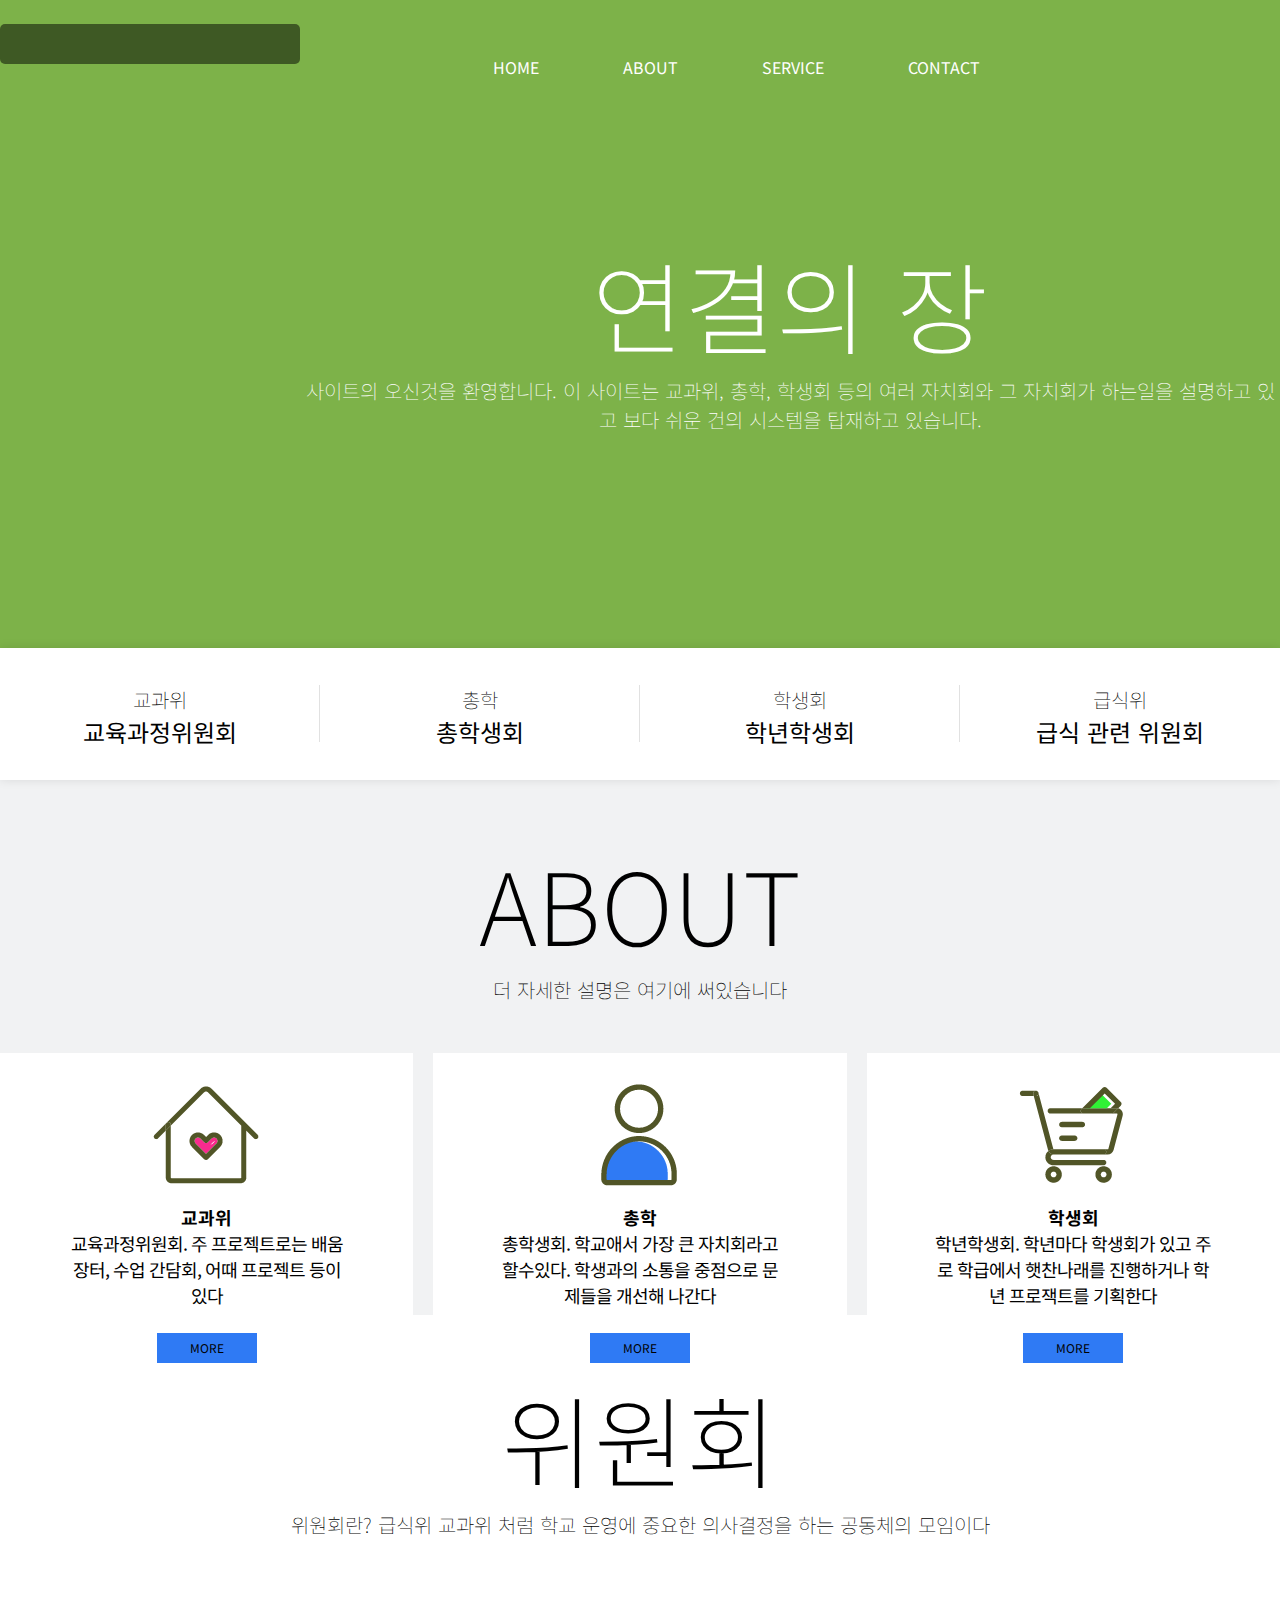
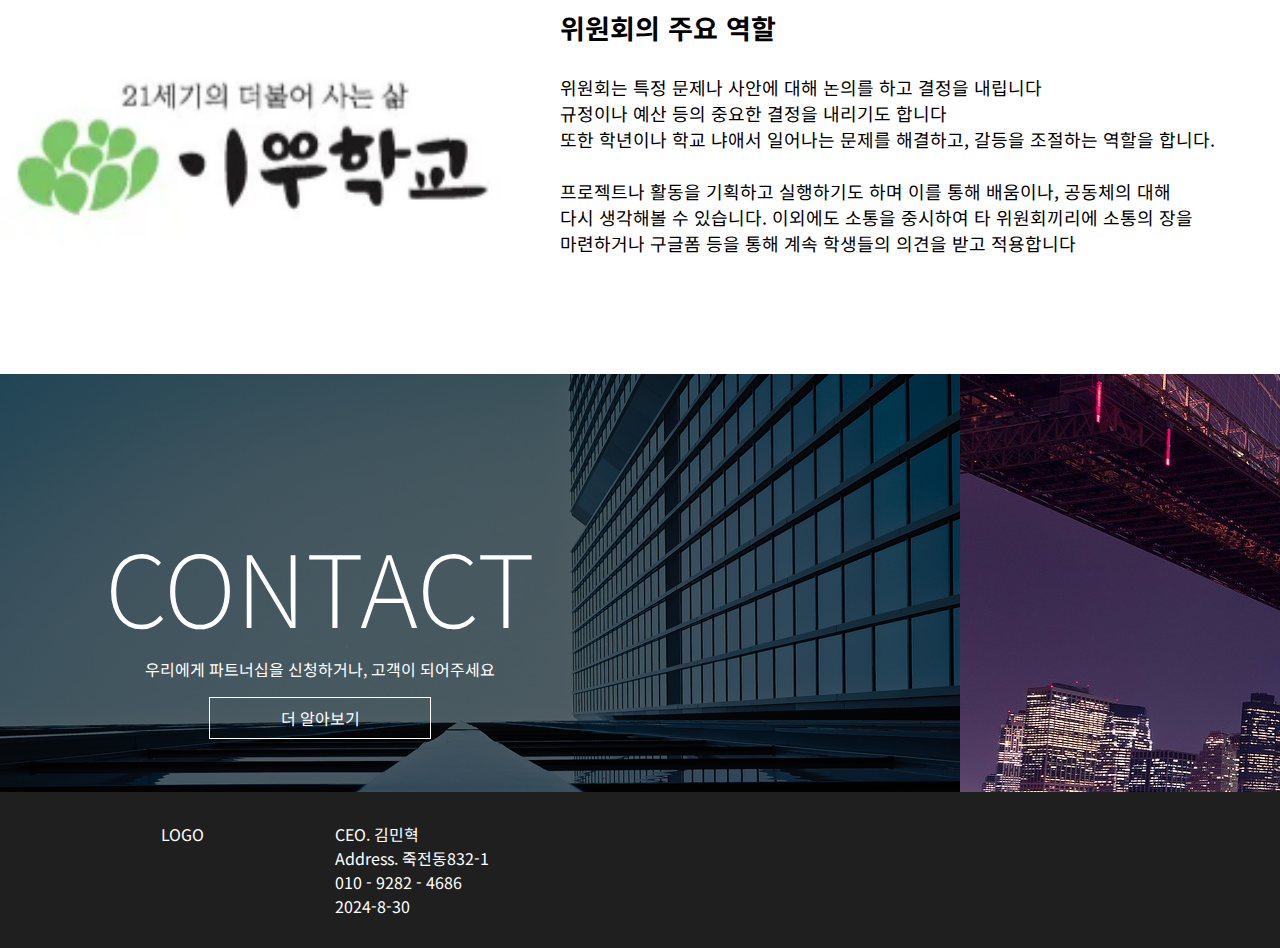
==== index.html @ c4fa6397 "Update and rename design.index.html to index.html" ====
<!doctype html>
<html lang="ko">

<head>
  <link href="https://fonts.googleapis.com/css2?family=Noto+Sans+KR&display=swap" rel="stylesheet">
  <link rel="stylesheet" type="text/css" href="style.css">
  <meta name="viewport" content="width=device-width, initial-scale=1.0">
</head>
</head>

<body>
  <div class="wrap">
    <div class="intro_bg">
      <div class="header">
        <div class="searchArea">
          <div class="menu-toggle">
            <form>
              <input type="search" placeholder="search">
              <span>검색</span>
            </form>
          </div>
          <ul class="nav">
            <li><a href="#">HOME</a></li>
            <li><a href="#">ABOUT</a></li>
            <li><a href="#">SERVICE</a></li>
            <li><a href="#">CONTACT</a></li>

          </ul>
        </div>
        <div class="intro_text">
          <h1>연결의 장</h1>
          <h4 class="contents1">사이트의 오신것을 환영합니다. 이 사이트는 교과위, 총학, 학생회 등의 여러 자치회와 그 자치회가 하는일을 설명하고 있고 보다 쉬운 건의 시스템을 탑재하고
            있습니다.</h4>
        </div>
      </div>
    </div>
    <!-- intro end-->
    <ul class="amount">
      <li>
        <div>
          <div class="contents1">교과위</div>
          <div class="result">교육과정위원회</div>
        </div>
      </li>
      <li>
        <div>
          <div class="contents1">총학</div>
          <div class="result">총학생회</div>
        </div>
      </li>
      <li>
        <div>
          <div class="contents1">학생회</div>
          <div class="result">학년학생회</div>
        </div>
      </li>
      <li>
        <div>
          <div class="contents1">급식위</div>
          <div class="result">급식 관련 위원회</div>
        </div>
      </li>
    </ul>
    <!-- amount end -->

    <div class="main_text0">
      <h1>ABOUT</h1>
      <div class="contents1">더 자세한 설명은 여기에 써있습니다</div>
      <ul class="icons">
        <li>
          <div class="icon_img">
            <img src="image/icon2.png">
          </div>
          <div class="contents1_bold">교과위</div>
          <div class="contents2">
            교육과정위원회. 주 프로젝트로는 배움장터, 수업 간담회, 어때 프로젝트 등이 있다
          </div>
          <div class="more">
            <a href="http://172.16.1.200:6700">MORE</a>
          </div>
        </li>

        <li>
          <div class="icon_img">
            <img src="image/icon0.png">
          </div>
          <div class="contents1_bold">총학</div>
          <div class="contents2">
            총학생회. 학교애서 가장 큰 자치회라고 할수있다. 학생과의 소통을 중점으로 문제들을 개선해 나간다
          </div>
          <div class="more">
            <a href="http://172.16.1.200:6700">MORE</a>
          </div>
        </li>

        <li>
          <div class="icon_img">
            <img src="image/icon1.png">
          </div>
          <div class="contents1_bold">학생회</div>
          <div class="contents2">
            학년학생회. 학년마다 학생회가 있고 주로 학급에서 햇찬나래를 진행하거나 학년 프로잭트를 기획한다
          </div>
          <div class="more">
            <a href="http://172.16.1.200:6700">MORE</a>
          </div>
        </li>
      </ul>
    </div>
    <div class="main_text1">
      <h1>위원회</h1>
      <div class="contents1">위원회란? 급식위 교과위 처럼 학교 운영에 중요한 의사결정을 하는 공동체의 모임이다</div>
      <div class="service">
        <div class="food_photo">
          <img src="image/ewoo-logo.png">
        </div>
        <div class="contents2">
          <h2>위원회의 주요 역할</h2>
          위원회는 특정 문제나 사안에 대해 논의를 하고 결정을 내립니다<br>
          규정이나 예산 등의 중요한 결정을 내리기도 합니다 <br>
          또한 학년이나 학교 냐애서 일어나는 문제를 해결하고, 갈등을 조절하는 역할을 합니다. <br><br>

          프로젝트나 활동을 기획하고 실행하기도 하며 이를 통해 배움이나, 공동체의 대해<br>
          다시 생각해볼 수 있습니다. 이외에도 소통을 중시하여 타 위원회끼리에 소통의 장을 <br>
          마련하거나 구글폼 등을 통해 계속 학생들의 의견을 받고 적용합니다<br>
        </div>
      </div>
    </div>

    <div class="main_text2">
      <ul>
        <li>
          <div>
            <h1>CONTACT</h1>
          </div>
          <div>우리에게 파트너십을 신청하거나, 고객이 되어주세요</div>
          <div class="more2">더 알아보기</div>
        </li>
        <li></li>
      </ul>
    </div>

    <div class="footer">
      <div>LOGO</div>
      <div>
        CEO. 김민혁<br>
        Address. 죽전동832-1<br>
        010 - 9282 - 4686<br>
        2024-8-30
      </div>
    </div>
  </div>
  <script src="script.js"></script>
</body>

</html>
---- style.css ----
* {
  font-family: 'Noto Sans KR', sans-serif;
  list-style: none;
  text-decoration: none;
  border-collapse: collapse;
  margin: 0px;
  padding: 0px;
  color: #000;
}

h1 {
  font-size: 100px;
  font-weight: 200;
}

.contents1 {
  font-size: 20px;
  font-weight: lighter;
}

.contents2 {
  font-size: 18px;
}

.contents3 {
  font-size: 14px;
  font-weight: 100;
}

.contents1_bold {
  font-size: 18px;
  font-weight: bold;
}

/* --- */

.result {
  font-size: 24px;
}

.intro_bg {
  background-image: url("image/intro.png");
  width: 100%;
  height: 714px;
}

.header {
  width: 1280px;
  margin: auto;
  display: flex;
  height: 86px;
}

.searchArea {
  width: 300px;
  height: 40px;
  background: rgba(0, 0, 0, 0.5);
  border-radius: 5px;
  margin-top: 24px;
}

.searchArea>form>input {
  border: none;
  width: 250px;
  height: 40px;
  background: rgba(0, 0, 0, 0.0);
  color: #fff;
  padding-left: 10px;
}

.searchArea>form>span {
  width: 50px;
  color: #fff;
}

.nav {
  display: flex;
  justify-content: flex-end;
  width: calc(1280px - 300px);
  line-height: 86px;
}

.nav>li {
  margin-left: 84px;
}

.nav>li>a {
  color: #fff;
}

.amount {
  position: relative;
  top: -66px;
  display: flex;
  width: 1280px;
  background: #fff;
  box-shadow: 0px 0px 10px rgba(0, 0, 0, 0.1);
  margin: auto;
}

.amount>li {
  flex: 1;
  height: 132px;
}

.amount>li>div {
  text-align: center;
  margin-top: 37px;
  height: 57px;
}

.amount>li:not(:last-child)>div {
  border-right: 1px solid #E1E1E1;
}

.intro_text {
  width: 100%;
  margin: 231px auto 231px auto;
  text-align: center;
}

.intro_text>h1,
.intro_text>h4 {
  color: #fff;
}

/* main_text0 */

.main_text0 {
  width: 100%;
  height: 601px;
  margin-top: -132px;
  background: #f1f2f3;
}

.main_text0>h1 {
  padding-top: 116px;
  text-align: center;
}

.main_text0>.contents1 {
  text-align: center;
}

.icons {
  display: flex;
  width: 1280px;
  height: 302px;
  /* background: orange; */
  margin: auto;
}

.icons>li {
  flex: 1;
  background: white;
  margin-top: 49px;
  height: 302px;
  text-align: center;
}

.icons>li>.icon_img {
  margin-top: 18px;
}

.icons>li:not(:last-child) {
  margin-right: 20px;
}

.icons .contents2 {
  width: 280px;
  margin: auto;
  letter-spacing: -1px;
}

.more {
  width: 100px;
  height: 30px;
  background: #2F7AF4;
  color: #fff;
  font-size: 12px;
  line-height: 30px;
  margin: 25px auto;
}

/* main_text1*/

.main_text1 {
  width: 100%;
  height: 659px;
  /* margin-top:-132px; */
  /* background: #2F7AF4 */
}

.main_text1>h1 {
  padding-top: 50px;
  text-align: center;
}

.main_text1>.contents1 {
  text-align: center;
}

.service {
  width: 1280px;
  display: flex;
  margin: 49px auto;
  height: 427px;
}

.service>.contents2 {
  padding: 20px;
}

.service>.contents2>h2 {
  margin-bottom: 27px;
}

/* main_text2 */
.main_text2 {
  width: 100%;
  height: 418px;
  background-image: url("image/contact.png");
}

.main_text2>ul {
  display: flex;
  padding-top: 138px;
}

.main_text2>ul>li {
  flex: 1;
  text-align: center;
}

.main_text2>ul>li>div,
.main_text2>ul>li>div>h1 {
  color: #fff;
}

.more2 {
  width: 220px;
  height: 40px;
  border: 1px solid #fff;
  color: #fff;
  line-height: 40px;
  cursor: pointer;
  margin: 16px auto;
}

.footer {
  display: flex;
  background: #1f1f1f;
  padding: 30px;
}

.footer>div:first-child {
  flex: 3;
  text-align: center;
  color: #fff;
}

.footer>div:last-child {
  flex: 9;
  color: #fff;
}

.menu-toggle {
  display: none;
  flex-direction: column;
  justify-content: space-around;
  width: 30px;
  height: 25px;
  background: transparent;
  border: none;
  cursor: pointer;
  padding: 0;
  z-index: 10;
}

.menu-toggle span {
  width: 30px;
  height: 3px;
  background: #fff;
}

/* 모바일 최적화를 위한 미디어 쿼리 */
@media (max-width: 768px) {
  .menu-toggle {
    display: flex;
    margin: 20px;
  }

  .nav {
    display: none;
    flex-direction: column;
    position: absolute;
    top: 60px;
    left: 0;
    width: 100%;
    background: rgba(0, 0, 0, 0.8);
  }

  .nav.active {
    display: flex;
  }

  .nav > li {
    margin: 0;
    text-align: center;
  }

  .intro_text {
    margin: 100px auto;
    padding: 0 20px;
  }

  .intro_text h1 {
    font-size: 40px;
  }

  .intro_text h4 {
    font-size: 16px;
  }

  .main_text0, .main_text1, .main_text2 {
    padding: 0 20px;
  }

  .icons, .service {
    width: 100%;
  }

  .food_photo {
    text-align: center;
  }

  .food_photo img {
    max-width: 100%;
    height: auto;
  }
}
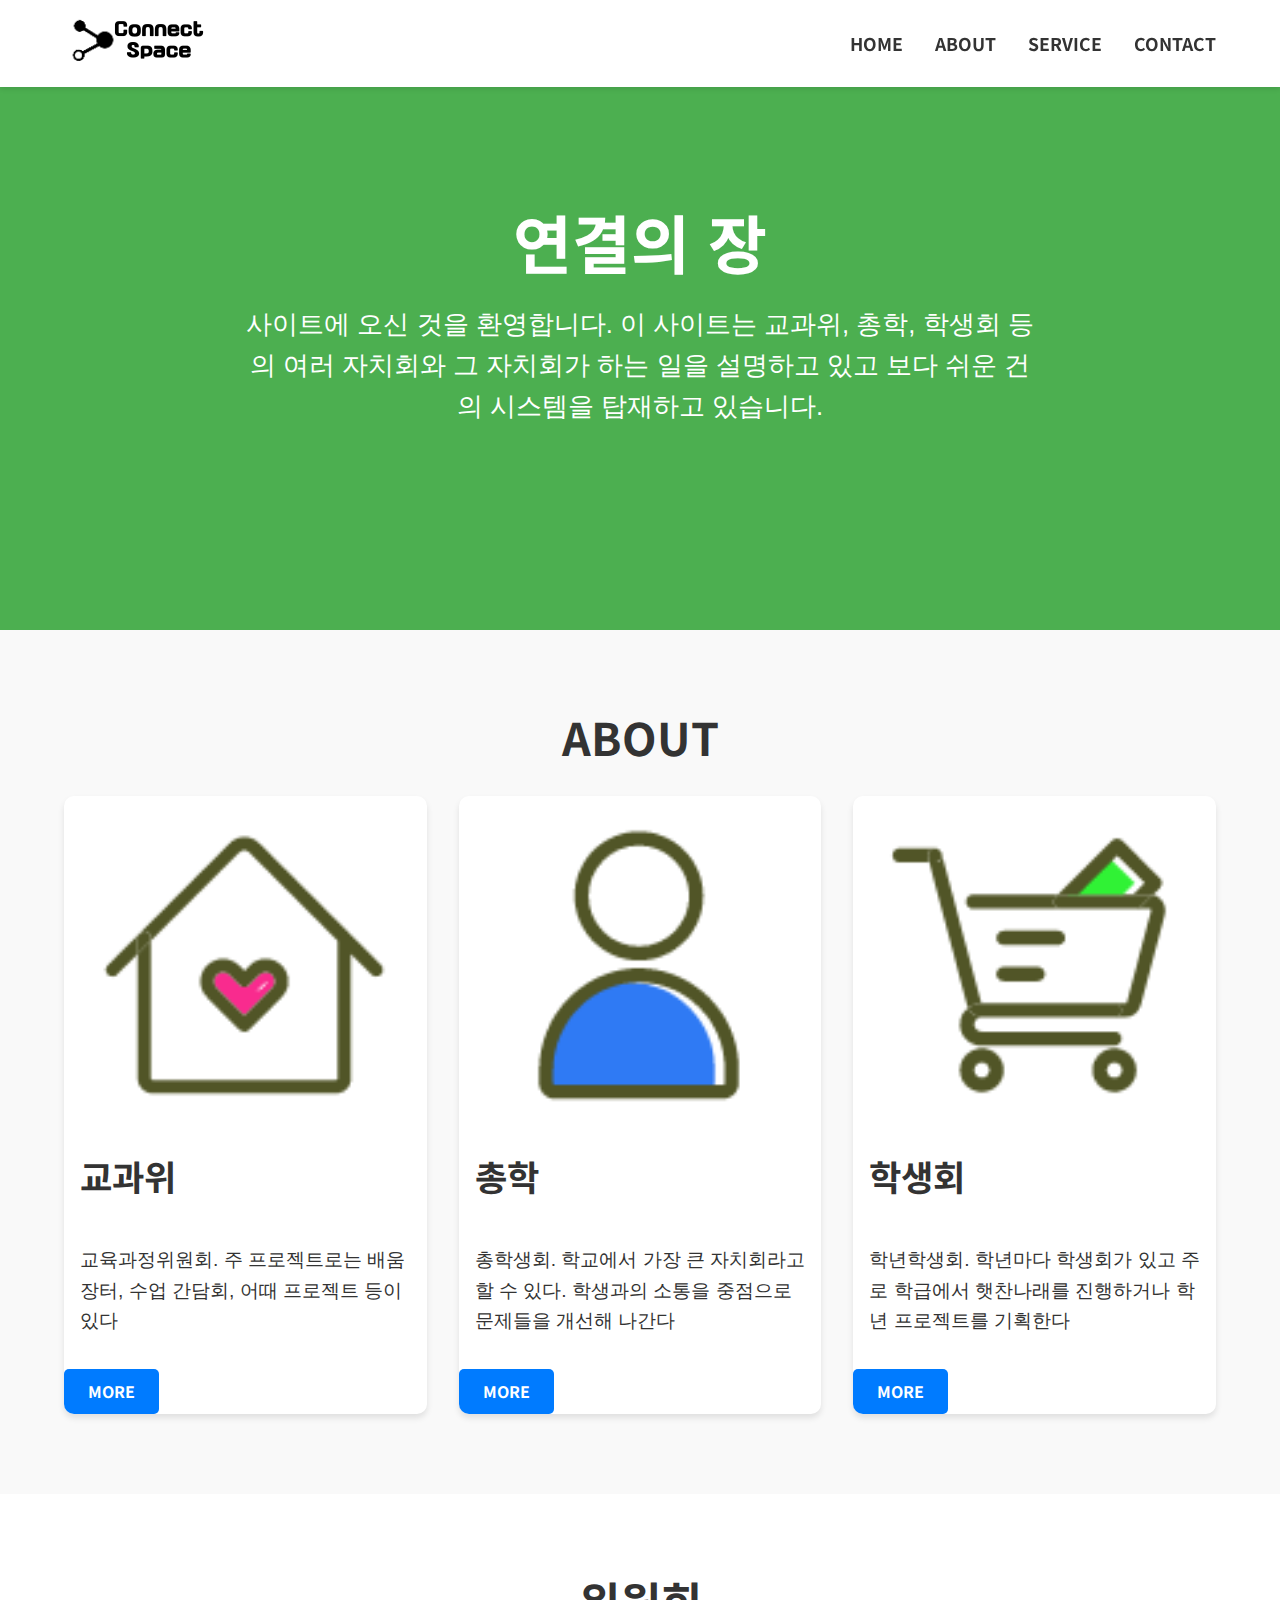
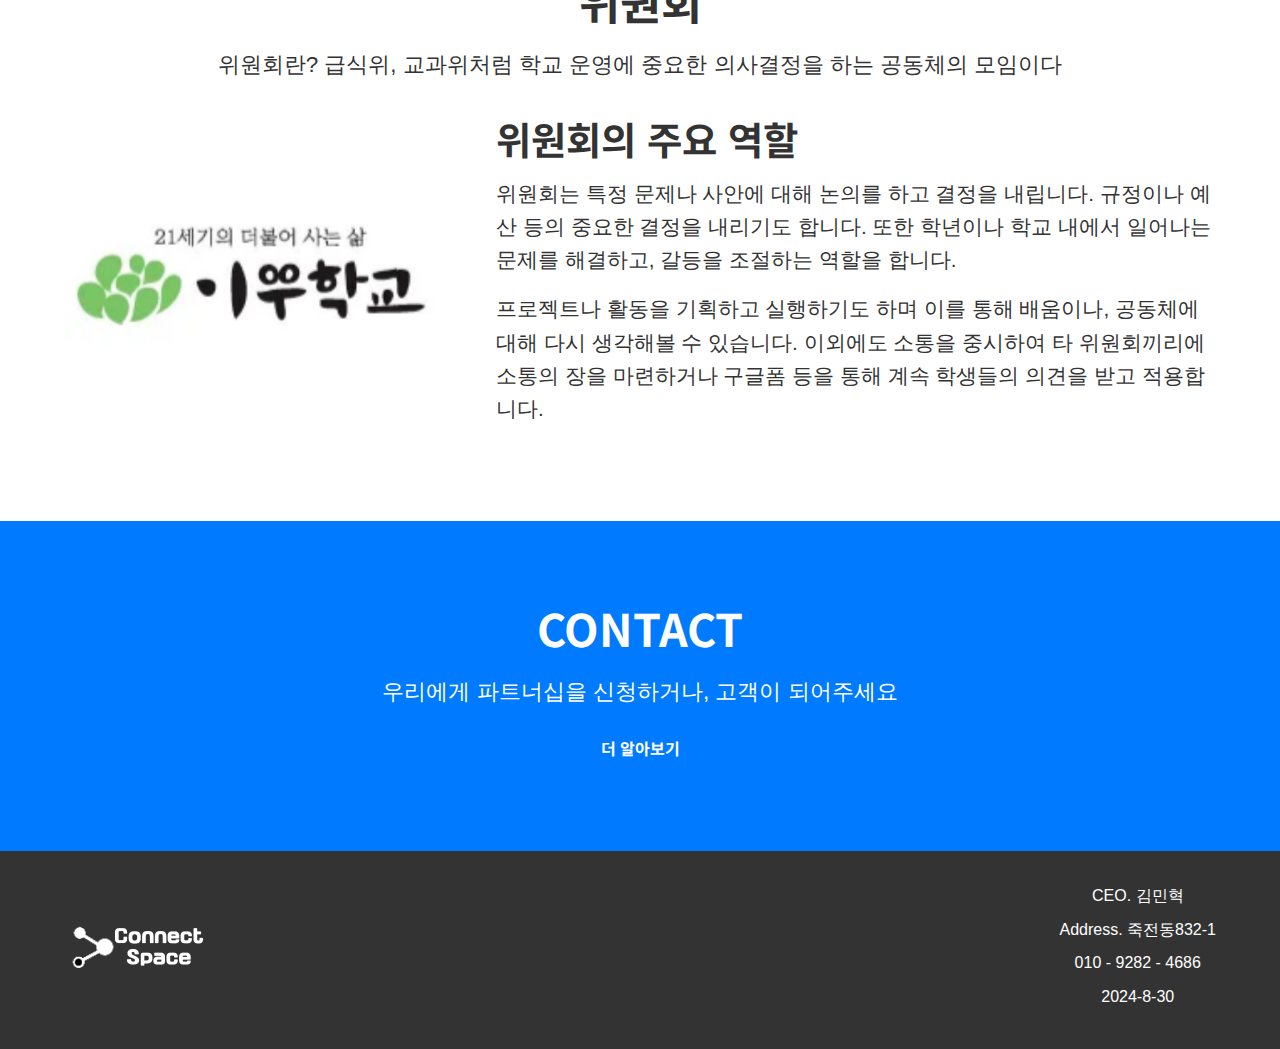
==== commit 1ef3f9ba: "Update and rename design.index.html to index.html" ====
--- a/index.html
+++ b/index.html
@@ -2,154 +2,110 @@
 <html lang="ko">
 
 <head>
-  <link href="https://fonts.googleapis.com/css2?family=Noto+Sans+KR&display=swap" rel="stylesheet">
+  <meta charset="UTF-8">
+  <meta name="viewport" content="width=device-width, initial-scale=1.0">
+  <title>연결의 장</title>
   <link rel="stylesheet" type="text/css" href="style.css">
-  <meta name="viewport" content="width=device-width, initial-scale=1.0">
-</head>
 </head>
 
 <body>
-  <div class="wrap">
-    <div class="intro_bg">
-      <div class="header">
-        <div class="searchArea">
-          <div class="menu-toggle">
-            <form>
-              <input type="search" placeholder="search">
-              <span>검색</span>
-            </form>
+  <header>
+    <div class="container">
+      <nav>
+        <div class="logo">
+          <img src="image/logo.png" alt="로고">
+        </div>
+        <ul class="nav-links">
+          <li><a href="#home">HOME</a></li>
+          <li><a href="#about">ABOUT</a></li>
+          <li><a href="#service">SERVICE</a></li>
+          <li><a href="#contact">CONTACT</a></li>
+        </ul>
+        <div class="burger">
+          <div class="line1"></div>
+          <div class="line2"></div>
+          <div class="line3"></div>
+        </div>
+      </nav>
+    </div>
+  </header>
+
+  <main>
+    <section id="home" class="hero">
+      <div class="container">
+        <h1>연결의 장</h1>
+        <p>사이트에 오신 것을 환영합니다. 이 사이트는 교과위, 총학, 학생회 등의 여러 자치회와 그 자치회가 하는 일을 설명하고 있고 보다 쉬운 건의 시스템을 탑재하고 있습니다.</p>
+      </div>
+    </section>
+
+    <section id="about" class="about">
+      <div class="container">
+        <h2>ABOUT</h2>
+        <div class="card-grid">
+          <div class="card">
+            <img src="image/icon2.png" alt="교과위">
+            <h3>교과위</h3>
+            <p>교육과정위원회. 주 프로젝트로는 배움장터, 수업 간담회, 어때 프로젝트 등이 있다</p>
+            <a href="#" class="btn">MORE</a>
           </div>
-          <ul class="nav">
-            <li><a href="#">HOME</a></li>
-            <li><a href="#">ABOUT</a></li>
-            <li><a href="#">SERVICE</a></li>
-            <li><a href="#">CONTACT</a></li>
+          <div class="card">
+            <img src="image/icon0.png" alt="총학">
+            <h3>총학</h3>
+            <p>총학생회. 학교에서 가장 큰 자치회라고 할 수 있다. 학생과의 소통을 중점으로 문제들을 개선해 나간다</p>
+            <a href="#" class="btn">MORE</a>
+          </div>
+          <div class="card">
+            <img src="image/icon1.png" alt="학생회">
+            <h3>학생회</h3>
+            <p>학년학생회. 학년마다 학생회가 있고 주로 학급에서 햇찬나래를 진행하거나 학년 프로젝트를 기획한다</p>
+            <a href="#" class="btn">MORE</a>
+          </div>
+        </div>
+      </div>
+    </section>
 
-          </ul>
+    <section id="service" class="service">
+      <div class="container">
+        <h2>위원회</h2>
+        <p>위원회란? 급식위, 교과위처럼 학교 운영에 중요한 의사결정을 하는 공동체의 모임이다</p>
+        <div class="service-content">
+          <img src="image/ewoo-logo.png" alt="이우학교 로고">
+          <div>
+            <h3>위원회의 주요 역할</h3>
+            <p>위원회는 특정 문제나 사안에 대해 논의를 하고 결정을 내립니다. 규정이나 예산 등의 중요한 결정을 내리기도 합니다. 또한 학년이나 학교 내에서 일어나는 문제를 해결하고, 갈등을 조절하는
+              역할을 합니다.</p>
+            <p>프로젝트나 활동을 기획하고 실행하기도 하며 이를 통해 배움이나, 공동체에 대해 다시 생각해볼 수 있습니다. 이외에도 소통을 중시하여 타 위원회끼리에 소통의 장을 마련하거나 구글폼 등을 통해
+              계속 학생들의 의견을 받고 적용합니다.</p>
+          </div>
         </div>
-        <div class="intro_text">
-          <h1>연결의 장</h1>
-          <h4 class="contents1">사이트의 오신것을 환영합니다. 이 사이트는 교과위, 총학, 학생회 등의 여러 자치회와 그 자치회가 하는일을 설명하고 있고 보다 쉬운 건의 시스템을 탑재하고
-            있습니다.</h4>
+      </div>
+    </section>
+
+    <section id="contact" class="contact">
+      <div class="container">
+        <h2>CONTACT</h2>
+        <p>우리에게 파트너십을 신청하거나, 고객이 되어주세요</p>
+        <a href="#" class="btn">더 알아보기</a>
+      </div>
+    </section>
+  </main>
+
+  <footer>
+    <div class="container">
+      <div class="footer-content">
+        <div class="logo">
+          <img src="image/logo.png" alt="로고">
+        </div>
+        <div class="contact-info">
+          <p>CEO. 김민혁</p>
+          <p>Address. 죽전동832-1</p>
+          <p>010 - 9282 - 4686</p>
+          <p>2024-8-30</p>
         </div>
       </div>
     </div>
-    <!-- intro end-->
-    <ul class="amount">
-      <li>
-        <div>
-          <div class="contents1">교과위</div>
-          <div class="result">교육과정위원회</div>
-        </div>
-      </li>
-      <li>
-        <div>
-          <div class="contents1">총학</div>
-          <div class="result">총학생회</div>
-        </div>
-      </li>
-      <li>
-        <div>
-          <div class="contents1">학생회</div>
-          <div class="result">학년학생회</div>
-        </div>
-      </li>
-      <li>
-        <div>
-          <div class="contents1">급식위</div>
-          <div class="result">급식 관련 위원회</div>
-        </div>
-      </li>
-    </ul>
-    <!-- amount end -->
+  </footer>
 
-    <div class="main_text0">
-      <h1>ABOUT</h1>
-      <div class="contents1">더 자세한 설명은 여기에 써있습니다</div>
-      <ul class="icons">
-        <li>
-          <div class="icon_img">
-            <img src="image/icon2.png">
-          </div>
-          <div class="contents1_bold">교과위</div>
-          <div class="contents2">
-            교육과정위원회. 주 프로젝트로는 배움장터, 수업 간담회, 어때 프로젝트 등이 있다
-          </div>
-          <div class="more">
-            <a href="http://172.16.1.200:6700">MORE</a>
-          </div>
-        </li>
-
-        <li>
-          <div class="icon_img">
-            <img src="image/icon0.png">
-          </div>
-          <div class="contents1_bold">총학</div>
-          <div class="contents2">
-            총학생회. 학교애서 가장 큰 자치회라고 할수있다. 학생과의 소통을 중점으로 문제들을 개선해 나간다
-          </div>
-          <div class="more">
-            <a href="http://172.16.1.200:6700">MORE</a>
-          </div>
-        </li>
-
-        <li>
-          <div class="icon_img">
-            <img src="image/icon1.png">
-          </div>
-          <div class="contents1_bold">학생회</div>
-          <div class="contents2">
-            학년학생회. 학년마다 학생회가 있고 주로 학급에서 햇찬나래를 진행하거나 학년 프로잭트를 기획한다
-          </div>
-          <div class="more">
-            <a href="http://172.16.1.200:6700">MORE</a>
-          </div>
-        </li>
-      </ul>
-    </div>
-    <div class="main_text1">
-      <h1>위원회</h1>
-      <div class="contents1">위원회란? 급식위 교과위 처럼 학교 운영에 중요한 의사결정을 하는 공동체의 모임이다</div>
-      <div class="service">
-        <div class="food_photo">
-          <img src="image/ewoo-logo.png">
-        </div>
-        <div class="contents2">
-          <h2>위원회의 주요 역할</h2>
-          위원회는 특정 문제나 사안에 대해 논의를 하고 결정을 내립니다<br>
-          규정이나 예산 등의 중요한 결정을 내리기도 합니다 <br>
-          또한 학년이나 학교 냐애서 일어나는 문제를 해결하고, 갈등을 조절하는 역할을 합니다. <br><br>
-
-          프로젝트나 활동을 기획하고 실행하기도 하며 이를 통해 배움이나, 공동체의 대해<br>
-          다시 생각해볼 수 있습니다. 이외에도 소통을 중시하여 타 위원회끼리에 소통의 장을 <br>
-          마련하거나 구글폼 등을 통해 계속 학생들의 의견을 받고 적용합니다<br>
-        </div>
-      </div>
-    </div>
-
-    <div class="main_text2">
-      <ul>
-        <li>
-          <div>
-            <h1>CONTACT</h1>
-          </div>
-          <div>우리에게 파트너십을 신청하거나, 고객이 되어주세요</div>
-          <div class="more2">더 알아보기</div>
-        </li>
-        <li></li>
-      </ul>
-    </div>
-
-    <div class="footer">
-      <div>LOGO</div>
-      <div>
-        CEO. 김민혁<br>
-        Address. 죽전동832-1<br>
-        010 - 9282 - 4686<br>
-        2024-8-30
-      </div>
-    </div>
-  </div>
   <script src="script.js"></script>
 </body>
 
--- a/style.css
+++ b/style.css
@@ -1,341 +1,337 @@
+@import url('https://fonts.googleapis.com/css2?family=Noto+Sans+KR:wght@400;700&display=swap');
+
 * {
+  margin: 0;
+  padding: 0;
+  box-sizing: border-box;
+}
+
+body {
+  color: #333;
+  font-size: 16px;
+  font-family: -apple-system, BlinkMacSystemFont, "Segoe UI", Roboto, Helvetica, Arial, sans-serif;
+}
+
+.container {
+  width: 90%;
+  max-width: 1200px;
+  margin: 0 auto;
+}
+
+h1, h2, h3, a, li, .logo, .btn {
   font-family: 'Noto Sans KR', sans-serif;
+  font-weight: 700;
+  line-height: 1.2;
+}
+
+h1 {
+  font-size: 3.5rem;
+  margin-bottom: 1rem;
+}
+
+h2 {
+  font-size: 2.8rem;
+  margin-bottom: 1.2rem;
+  text-align: center;
+}
+
+h3 {
+  font-size: 2.2rem;
+  margin-bottom: 1rem;
+}
+
+p {
+  font-size: 1.4rem;
+  margin-bottom: 1rem;
+  line-height: 1.6;
+  text-align: center;
+}
+
+a, li {
+  font-size: 1.1rem;
+}
+
+/* Header */
+header {
+  background-color: #fff;
+  box-shadow: 0 2px 5px rgba(0,0,0,0.1);
+  position: fixed;
+  width: 100%;
+  z-index: 1000;
+}
+
+nav {
+  display: flex;
+  justify-content: space-between;
+  align-items: center;
+  padding: 1rem 0;
+}
+
+.logo {
+  font-size: 2rem;
+}
+
+
+.nav-links {
+  display: flex;
   list-style: none;
+}
+
+.nav-links li {
+  margin-left: 2rem;
+}
+
+.nav-links a {
   text-decoration: none;
-  border-collapse: collapse;
-  margin: 0px;
-  padding: 0px;
-  color: #000;
-}
-
-h1 {
-  font-size: 100px;
-  font-weight: 200;
-}
-
-.contents1 {
-  font-size: 20px;
-  font-weight: lighter;
-}
-
-.contents2 {
-  font-size: 18px;
-}
-
-.contents3 {
-  font-size: 14px;
-  font-weight: 100;
-}
-
-.contents1_bold {
-  font-size: 18px;
-  font-weight: bold;
-}
-
-/* --- */
-
-.result {
-  font-size: 24px;
-}
-
-.intro_bg {
-  background-image: url("image/intro.png");
-  width: 100%;
-  height: 714px;
-}
-
-.header {
-  width: 1280px;
-  margin: auto;
-  display: flex;
-  height: 86px;
-}
-
-.searchArea {
-  width: 300px;
-  height: 40px;
-  background: rgba(0, 0, 0, 0.5);
-  border-radius: 5px;
-  margin-top: 24px;
-}
-
-.searchArea>form>input {
-  border: none;
-  width: 250px;
-  height: 40px;
-  background: rgba(0, 0, 0, 0.0);
-  color: #fff;
-  padding-left: 10px;
-}
-
-.searchArea>form>span {
-  width: 50px;
-  color: #fff;
-}
-
-.nav {
-  display: flex;
-  justify-content: flex-end;
-  width: calc(1280px - 300px);
-  line-height: 86px;
-}
-
-.nav>li {
-  margin-left: 84px;
-}
-
-.nav>li>a {
-  color: #fff;
-}
-
-.amount {
-  position: relative;
-  top: -66px;
-  display: flex;
-  width: 1280px;
-  background: #fff;
-  box-shadow: 0px 0px 10px rgba(0, 0, 0, 0.1);
-  margin: auto;
-}
-
-.amount>li {
-  flex: 1;
-  height: 132px;
-}
-
-.amount>li>div {
-  text-align: center;
-  margin-top: 37px;
-  height: 57px;
-}
-
-.amount>li:not(:last-child)>div {
-  border-right: 1px solid #E1E1E1;
-}
-
-.intro_text {
-  width: 100%;
-  margin: 231px auto 231px auto;
-  text-align: center;
-}
-
-.intro_text>h1,
-.intro_text>h4 {
-  color: #fff;
-}
-
-/* main_text0 */
-
-.main_text0 {
-  width: 100%;
-  height: 601px;
-  margin-top: -132px;
-  background: #f1f2f3;
-}
-
-.main_text0>h1 {
-  padding-top: 116px;
-  text-align: center;
-}
-
-.main_text0>.contents1 {
-  text-align: center;
-}
-
-.icons {
-  display: flex;
-  width: 1280px;
-  height: 302px;
-  /* background: orange; */
-  margin: auto;
-}
-
-.icons>li {
-  flex: 1;
-  background: white;
-  margin-top: 49px;
-  height: 302px;
-  text-align: center;
-}
-
-.icons>li>.icon_img {
-  margin-top: 18px;
-}
-
-.icons>li:not(:last-child) {
-  margin-right: 20px;
-}
-
-.icons .contents2 {
-  width: 280px;
-  margin: auto;
-  letter-spacing: -1px;
-}
-
-.more {
-  width: 100px;
-  height: 30px;
-  background: #2F7AF4;
-  color: #fff;
-  font-size: 12px;
-  line-height: 30px;
-  margin: 25px auto;
-}
-
-/* main_text1*/
-
-.main_text1 {
-  width: 100%;
-  height: 659px;
-  /* margin-top:-132px; */
-  /* background: #2F7AF4 */
-}
-
-.main_text1>h1 {
-  padding-top: 50px;
-  text-align: center;
-}
-
-.main_text1>.contents1 {
-  text-align: center;
-}
-
-.service {
-  width: 1280px;
-  display: flex;
-  margin: 49px auto;
-  height: 427px;
-}
-
-.service>.contents2 {
-  padding: 20px;
-}
-
-.service>.contents2>h2 {
-  margin-bottom: 27px;
-}
-
-/* main_text2 */
-.main_text2 {
-  width: 100%;
-  height: 418px;
-  background-image: url("image/contact.png");
-}
-
-.main_text2>ul {
-  display: flex;
-  padding-top: 138px;
-}
-
-.main_text2>ul>li {
-  flex: 1;
-  text-align: center;
-}
-
-.main_text2>ul>li>div,
-.main_text2>ul>li>div>h1 {
-  color: #fff;
-}
-
-.more2 {
-  width: 220px;
-  height: 40px;
-  border: 1px solid #fff;
-  color: #fff;
-  line-height: 40px;
+  color: #333;
+  font-size: 1.1rem;
+}
+
+.burger {
+  display: none;
   cursor: pointer;
-  margin: 16px auto;
-}
-
-.footer {
-  display: flex;
-  background: #1f1f1f;
-  padding: 30px;
-}
-
-.footer>div:first-child {
-  flex: 3;
+}
+
+.burger div {
+  width: 35px;
+  height: 5px;
+  background-color: #333;
+  margin: 6px 0;
+}
+
+.hero {
+  background-color: #4CAF50;  /* 초록색 */
+  height: 70vh;  /* 100vh에서 70vh로 변경 */
+  display: flex;
+  align-items: center;
   text-align: center;
   color: #fff;
-}
-
-.footer>div:last-child {
-  flex: 9;
+  padding: 2rem 0;  /* 상하 패딩 추가 */
+}
+
+.hero h1 {
+  font-size: 4rem;
+  margin-bottom: 1.5rem;
+}
+
+.hero p {
+  font-size: 1.6rem;
+  max-width: 800px;
+  margin: 0 auto;
+}
+
+/* About Section */
+.about {
+  padding: 5rem 0;
+  background-color: #f9f9f9;
+}
+
+.card-grid {
+  display: grid;
+  grid-template-columns: repeat(auto-fit, minmax(300px, 1fr));
+  gap: 2rem;
+  margin-top: 2rem;
+}
+
+.card {
+  background-color: #fff;
+  border-radius: 10px;
+  overflow: hidden;
+  box-shadow: 0 4px 6px rgba(0,0,0,0.1);
+}
+
+.card img {
+  width: 100%;
+  height: auto;
+  object-fit: cover;
+}
+
+.card h3, .card p {
+  padding: 1rem;
+  text-align: left;
+}
+
+.card h3 {
+  font-size: 2.2rem;
+}
+
+.card p {
+  font-size: 1.2rem;
+}
+
+.btn {
+  display: inline-block;
+  background-color: #007bff;
   color: #fff;
-}
-
-.menu-toggle {
-  display: none;
-  flex-direction: column;
-  justify-content: space-around;
-  width: 30px;
-  height: 25px;
-  background: transparent;
-  border: none;
-  cursor: pointer;
-  padding: 0;
-  z-index: 10;
-}
-
-.menu-toggle span {
-  width: 30px;
-  height: 3px;
-  background: #fff;
-}
-
-/* 모바일 최적화를 위한 미디어 쿼리 */
-@media (max-width: 768px) {
-  .menu-toggle {
+  padding: 0.8rem 1.5rem;
+  text-decoration: none;
+  border-radius: 5px;
+  font-size: 1rem;
+}
+
+/* Service Section */
+.service {
+  padding: 5rem 0;
+}
+
+.service-content {
+  display: flex;
+  align-items: center;
+  gap: 2rem;
+  margin-top: 2rem;
+}
+
+.service-content img {
+  width: 40%;
+  max-width: 400px;
+}
+
+.service-content h3 {
+  font-size: 2.4rem;
+  text-align: left;
+}
+
+.service-content p {
+  font-size: 1.3rem;
+  text-align: left;
+}
+
+/* Contact Section */
+.contact {
+  background-color: #007bff;
+  color: #fff;
+  padding: 5rem 0;
+  text-align: center;
+}
+
+/* Footer */
+footer {
+  background-color: #333;
+  color: #fff;
+  padding: 2rem 0;
+}
+
+.footer-content {
+  display: flex;
+  justify-content: space-between;
+  align-items: center;
+}
+
+.contact-info p {
+  font-size: 1rem;
+  margin-bottom: 0.5rem;
+}
+
+/* Responsive Design */
+@media screen and (max-width: 768px) {
+  h1 {
+    font-size: 2.5rem;
+  }
+
+  h2 {
+    font-size: 2.4rem;
+  }
+
+  h3 {
+    font-size: 1.8rem;
+  }
+
+  p, a, li {
+    font-size: 1.2rem;
+  }
+
+  .hero h1 {
+    font-size: 3.5rem;
+  }
+
+  .hero p {
+    font-size: 1.4rem;
+  }
+
+  .nav-links {
+    position: absolute;
+    right: 0px;
+    height: 92vh;
+    top: 8vh;
+    background-color: #fff;
     display: flex;
-    margin: 20px;
-  }
-
-  .nav {
-    display: none;
     flex-direction: column;
-    position: absolute;
-    top: 60px;
-    left: 0;
+    align-items: center;
+    width: 50%;
+    transform: translateX(100%);
+    transition: transform 0.5s ease-in;
+  }
+
+  .nav-links li {
+    opacity: 0;
+  }
+
+  .burger {
+    display: block;
+  }
+
+  .service-content {
+    flex-direction: column;
+  }
+
+  .service-content img {
     width: 100%;
-    background: rgba(0, 0, 0, 0.8);
-  }
-
-  .nav.active {
-    display: flex;
-  }
-
-  .nav > li {
-    margin: 0;
-    text-align: center;
-  }
-
-  .intro_text {
-    margin: 100px auto;
-    padding: 0 20px;
-  }
-
-  .intro_text h1 {
-    font-size: 40px;
-  }
-
-  .intro_text h4 {
-    font-size: 16px;
-  }
-
-  .main_text0, .main_text1, .main_text2 {
-    padding: 0 20px;
-  }
-
-  .icons, .service {
-    width: 100%;
-  }
-
-  .food_photo {
-    text-align: center;
-  }
-
-  .food_photo img {
-    max-width: 100%;
-    height: auto;
-  }
+  }
+
+  .card h3 {
+    font-size: 1.8rem;
+  }
+
+  .card p {
+    font-size: 1.1rem;
+  }
+
+  .service-content h3 {
+    font-size: 2rem;
+  }
+
+  .service-content p {
+    font-size: 1.2rem;
+  }
+}
+
+.nav-active {
+  transform: translateX(0%);
+}
+
+@keyframes navLinkFade {
+  from {
+    opacity: 0;
+    transform: translateX(50px);
+  }
+  to {
+    opacity: 1;
+    transform: translateX(0px);
+  }
+}
+
+.toggle .line1 {
+  transform: rotate(-45deg) translate(-5px,6px);
+}
+
+.toggle .line2 {
+  opacity: 0;
+}
+
+.toggle .line3 {
+  transform: rotate(45deg) translate(-5px,-6px);
+}
+
+@media screen and (max-width: 768px) {
+  .hero {
+    height: 50vh;  /* 모바일에서는 높이를 더 줄임 */
+  }
+}
+
+html {
+  scroll-behavior: smooth;
+}
+
+footer .logo img {
+  filter: invert(1);
 }